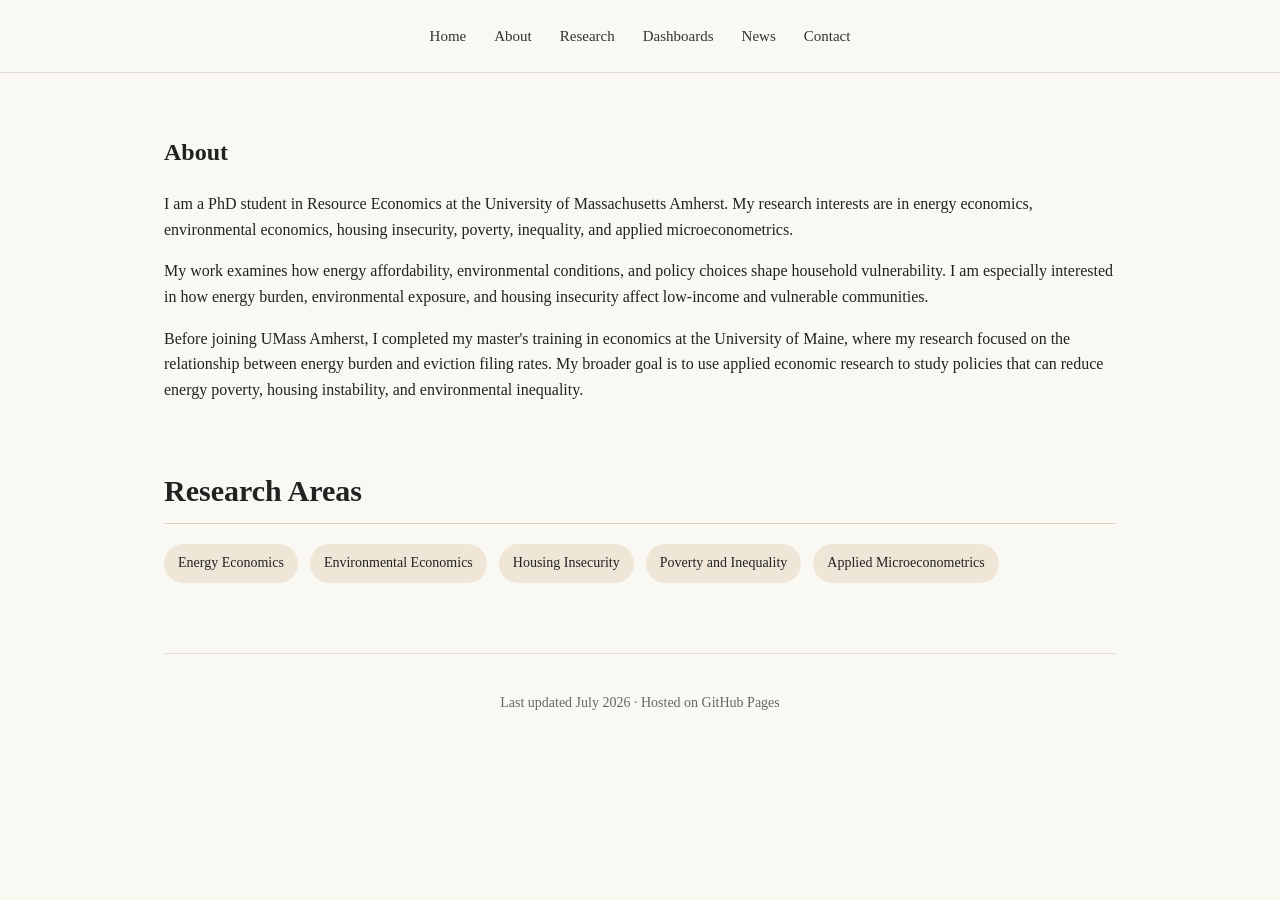
==== about.html @ 367ab5f7 "Create about.html" ====
<!DOCTYPE html>
<html lang="en">
<head>
  <meta charset="UTF-8" />
  <meta name="viewport" content="width=device-width, initial-scale=1.0" />
  <title>About | Oluwafisayo Ajayi</title>
  <link rel="stylesheet" href="style.css" />
</head>
<body>

  <nav>
    <a href="index.html">Home</a>
    <a href="about.html">About</a>
    <a href="research.html">Research</a>
    <a href="dashboards.html">Dashboards</a>
    <a href="news.html">News</a>
    <a href="contact.html">Contact</a>
  </nav>

  <main>
    <section>
      <h1>About</h1>

      <p>
        I am a PhD student in Resource Economics at the University of Massachusetts Amherst.
        My research interests are in energy economics, environmental economics, housing
        insecurity, poverty, inequality, and applied microeconometrics.
      </p>

      <p>
        My work examines how energy affordability, environmental conditions, and policy
        choices shape household vulnerability. I am especially interested in how energy
        burden, environmental exposure, and housing insecurity affect low-income and
        vulnerable communities.
      </p>

      <p>
        Before joining UMass Amherst, I completed my master's training in economics at the
        University of Maine, where my research focused on the relationship between energy
        burden and eviction filing rates. My broader goal is to use applied economic research
        to study policies that can reduce energy poverty, housing instability, and environmental
        inequality.
      </p>
    </section>

    <section>
      <h2>Research Areas</h2>

      <div class="tags">
        <span>Energy Economics</span>
        <span>Environmental Economics</span>
        <span>Housing Insecurity</span>
        <span>Poverty and Inequality</span>
        <span>Applied Microeconometrics</span>
      </div>
    </section>

    <footer>
      <p>Last updated July 2026 · Hosted on GitHub Pages</p>
    </footer>
  </main>

</body>
</html>
---- style.css ----
* {
  box-sizing: border-box;
}

body {
  margin: 0;
  font-family: Georgia, "Times New Roman", serif;
  background: #faf8f3;
  color: #222;
  line-height: 1.6;
}

nav {
  display: flex;
  justify-content: center;
  gap: 28px;
  padding: 24px;
  border-bottom: 1px solid #e4ded2;
  background: #faf8f3;
  position: sticky;
  top: 0;
  z-index: 10;
}

nav a {
  text-decoration: none;
  color: #333;
  font-size: 15px;
}

nav a:hover {
  color: #7a5529;
}

main {
  max-width: 1000px;
  margin: auto;
  padding: 40px 24px;
}

.hero {
  display: flex;
  align-items: center;
  justify-content: space-between;
  gap: 50px;
  margin-bottom: 70px;
}

.hero h1 {
  font-size: 64px;
  line-height: 0.95;
  margin-bottom: 24px;
}

.hero p {
  font-size: 18px;
  max-width: 580px;
}

.profile-img {
  width: 260px;
  height: 260px;
  object-fit: cover;
  border-radius: 50%;
  border: 6px solid #eee4d5;
}

.links {
  margin-top: 20px;
  display: flex;
  flex-wrap: wrap;
  gap: 14px;
}

.links a {
  color: #6b4e2e;
  text-decoration: none;
  font-weight: bold;
  border-bottom: 1px solid transparent;
}

.links a:hover {
  border-bottom: 1px solid #6b4e2e;
}

section {
  margin-bottom: 65px;
}

h2 {
  font-size: 30px;
  border-bottom: 1px solid #ddd2c2;
  padding-bottom: 8px;
  margin-bottom: 20px;
}

h3 {
  margin-bottom: 8px;
}

.tags {
  display: flex;
  flex-wrap: wrap;
  gap: 12px;
}

.tags span {
  background: #efe6d8;
  padding: 8px 14px;
  border-radius: 20px;
  font-size: 14px;
}

.dashboard-grid {
  display: grid;
  grid-template-columns: repeat(2, 1fr);
  gap: 24px;
  margin-top: 24px;
}

.dashboard-card {
  background: #fffdf8;
  border: 1px solid #e4ded2;
  border-radius: 16px;
  padding: 24px;
  box-shadow: 0 4px 12px rgba(0, 0, 0, 0.05);
}

.dashboard-card h3 {
  margin-top: 0;
}

.dashboard-card a {
  display: inline-block;
  margin-top: 12px;
  background: #6b4e2e;
  color: white;
  padding: 10px 16px;
  border-radius: 20px;
  text-decoration: none;
  font-size: 14px;
}

.dashboard-card a:hover {
  background: #4f381f;
}

.embedded-dashboard {
  margin-top: 40px;
}

iframe {
  width: 100%;
  height: 600px;
  border: 1px solid #ddd2c2;
  border-radius: 16px;
  background: white;
}

footer {
  text-align: center;
  font-size: 14px;
  color: #666;
  border-top: 1px solid #e4ded2;
  padding-top: 24px;
  margin-top: 70px;
}

@media (max-width: 700px) {
  nav {
    flex-wrap: wrap;
    gap: 14px;
    padding: 18px;
  }

  .hero {
    flex-direction: column-reverse;
    text-align: center;
  }

  .hero h1 {
    font-size: 46px;
  }

  .links {
    justify-content: center;
  }

  .profile-img {
    width: 210px;
    height: 210px;
  }

  .dashboard-grid {
    grid-template-columns: 1fr;
  }

  iframe {
    height: 500px;
  }
}

.research-card,
.news-card {
  background: #fffdf8;
  border: 1px solid #e4ded2;
  border-radius: 16px;
  padding: 24px;
  margin-bottom: 22px;
  box-shadow: 0 4px 12px rgba(0, 0, 0, 0.05);
}

.research-card h3,
.news-card h3 {
  margin-top: 0;
}

.research-card a,
.news-card a {
  display: inline-block;
  margin-top: 10px;
  background: #6b4e2e;
  color: white;
  padding: 10px 16px;
  border-radius: 20px;
  text-decoration: none;
  font-size: 14px;
}

.research-card a:hover,
.news-card a:hover {
  background: #4f381f;
}
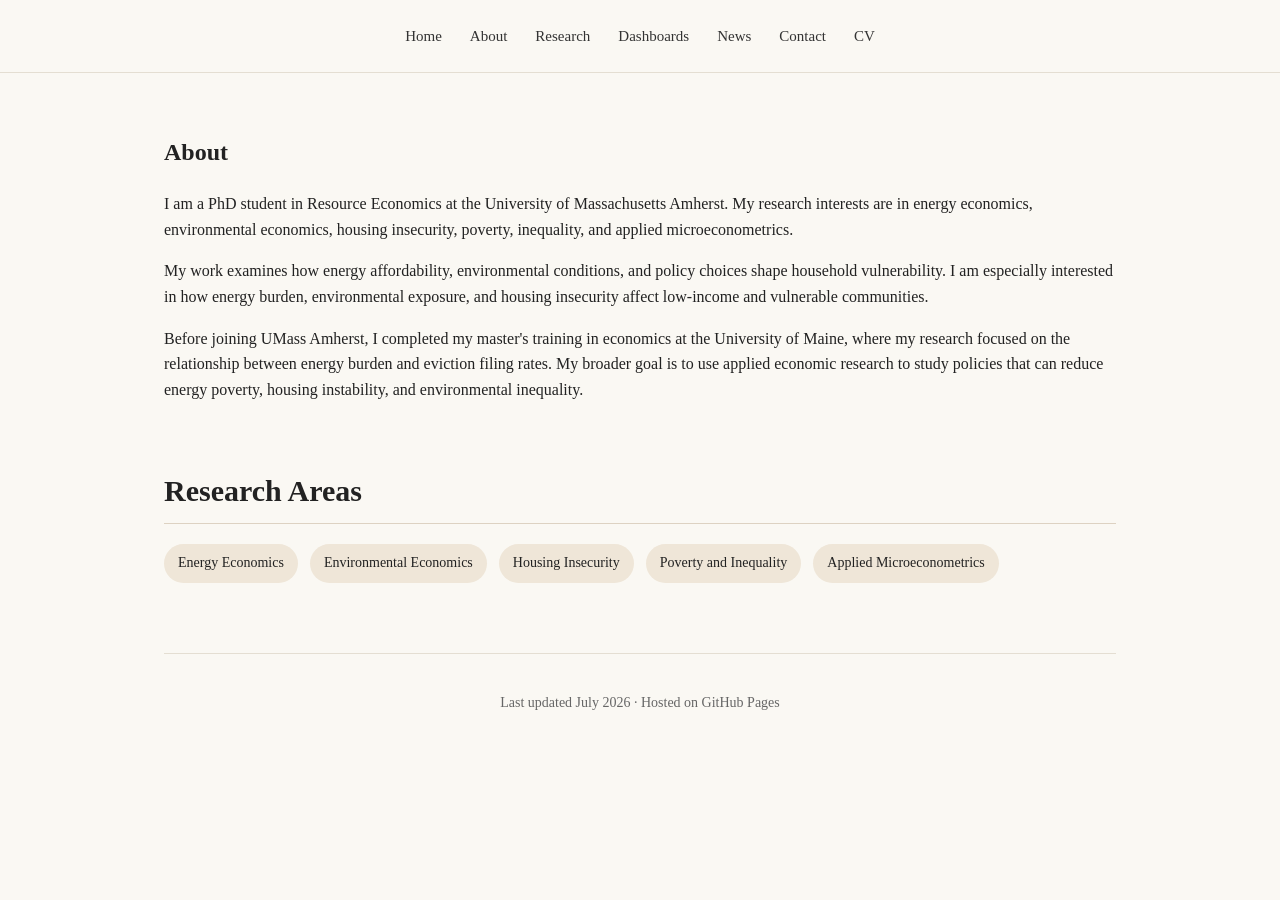
==== commit 03b65a91: "Update about.html" ====
--- a/about.html
+++ b/about.html
@@ -9,13 +9,14 @@
 <body>
 
   <nav>
-    <a href="index.html">Home</a>
-    <a href="about.html">About</a>
-    <a href="research.html">Research</a>
-    <a href="dashboards.html">Dashboards</a>
-    <a href="news.html">News</a>
-    <a href="contact.html">Contact</a>
-  </nav>
+  <a href="index.html">Home</a>
+  <a href="about.html">About</a>
+  <a href="research.html">Research</a>
+  <a href="dashboards.html">Dashboards</a>
+  <a href="news.html">News</a>
+  <a href="contact.html">Contact</a>
+  <a href="cv.pdf" target="_blank" class="cv-nav">CV</a>
+</nav>
 
   <main>
     <section>
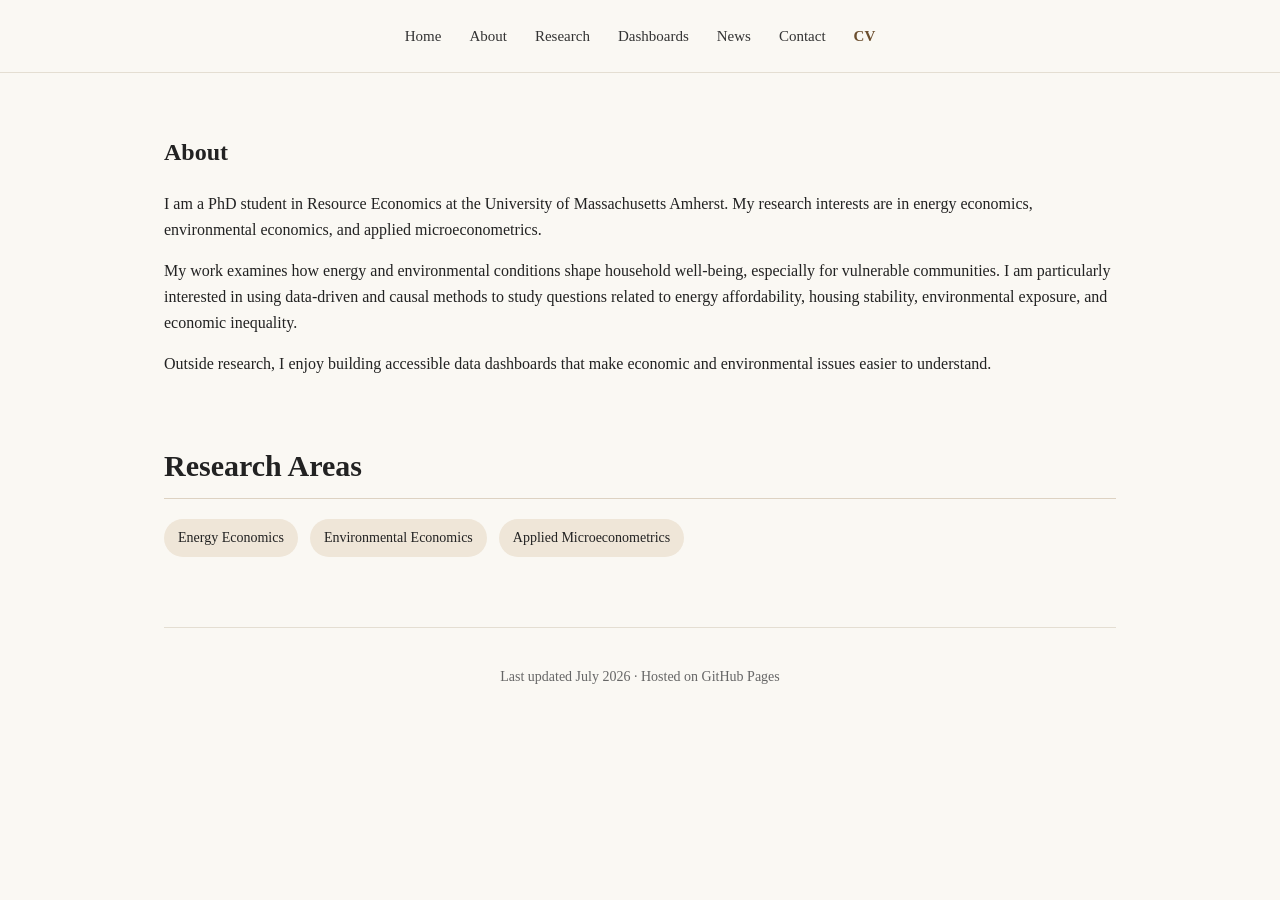
==== commit e33a4c5f: "Update about.html" ====
--- a/about.html
+++ b/about.html
@@ -23,24 +23,15 @@
       <h1>About</h1>
 
       <p>
-        I am a PhD student in Resource Economics at the University of Massachusetts Amherst.
-        My research interests are in energy economics, environmental economics, housing
-        insecurity, poverty, inequality, and applied microeconometrics.
+        I am a PhD student in Resource Economics at the University of Massachusetts Amherst. My research interests are in energy economics, environmental economics, and applied microeconometrics.
       </p>
 
       <p>
-        My work examines how energy affordability, environmental conditions, and policy
-        choices shape household vulnerability. I am especially interested in how energy
-        burden, environmental exposure, and housing insecurity affect low-income and
-        vulnerable communities.
+        My work examines how energy and environmental conditions shape household well-being, especially for vulnerable communities. I am particularly interested in using data-driven and causal methods to study questions related to energy affordability, housing stability, environmental exposure, and economic inequality.
       </p>
 
       <p>
-        Before joining UMass Amherst, I completed my master's training in economics at the
-        University of Maine, where my research focused on the relationship between energy
-        burden and eviction filing rates. My broader goal is to use applied economic research
-        to study policies that can reduce energy poverty, housing instability, and environmental
-        inequality.
+        Outside research, I enjoy building accessible data dashboards that make economic and environmental issues easier to understand.
       </p>
     </section>
 
@@ -50,8 +41,6 @@
       <div class="tags">
         <span>Energy Economics</span>
         <span>Environmental Economics</span>
-        <span>Housing Insecurity</span>
-        <span>Poverty and Inequality</span>
         <span>Applied Microeconometrics</span>
       </div>
     </section>
--- a/style.css
+++ b/style.css
@@ -231,3 +231,25 @@
 .news-card a:hover {
   background: #4f381f;
 }
+.featured-dashboard-home {
+  margin-top: 60px;
+}
+
+.featured-dashboard-home iframe {
+  margin-top: 24px;
+  width: 100%;
+  height: 650px;
+  border: 1px solid #ddd2c2;
+  border-radius: 16px;
+  background: white;
+}
+
+@media (max-width: 700px) {
+  .featured-dashboard-home iframe {
+    height: 520px;
+  }
+}
+.cv-nav {
+  font-weight: bold;
+  color: #6b4e2e;
+}
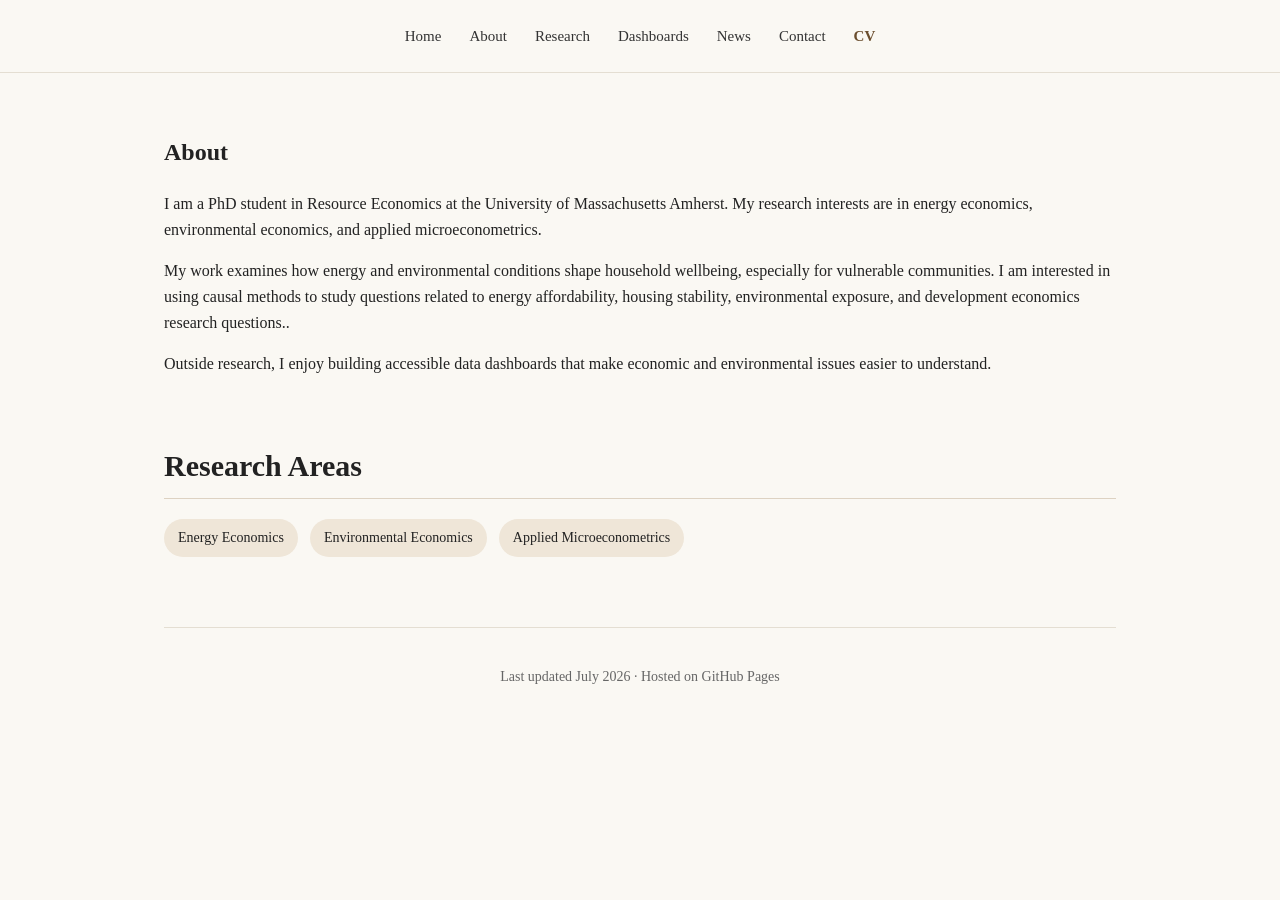
==== commit 529cdc9e: "Update about.html" ====
--- a/about.html
+++ b/about.html
@@ -27,7 +27,7 @@
       </p>
 
       <p>
-        My work examines how energy and environmental conditions shape household well-being, especially for vulnerable communities. I am particularly interested in using data-driven and causal methods to study questions related to energy affordability, housing stability, environmental exposure, and economic inequality.
+        My work examines how energy and environmental conditions shape household wellbeing, especially for vulnerable communities. I am interested in using causal methods to study questions related to energy affordability, housing stability, environmental exposure, and development economics research questions..
       </p>
 
       <p>
--- a/style.css
+++ b/style.css
@@ -253,3 +253,15 @@
   font-weight: bold;
   color: #6b4e2e;
 }
+
+.welcome-text {
+  font-size: 1.3rem;
+  font-weight: 700;
+  margin-bottom: 0.5rem;
+}
+
+.intro-text {
+  font-size: 1rem;
+  line-height: 1.6;
+  max-width: 520px;
+}
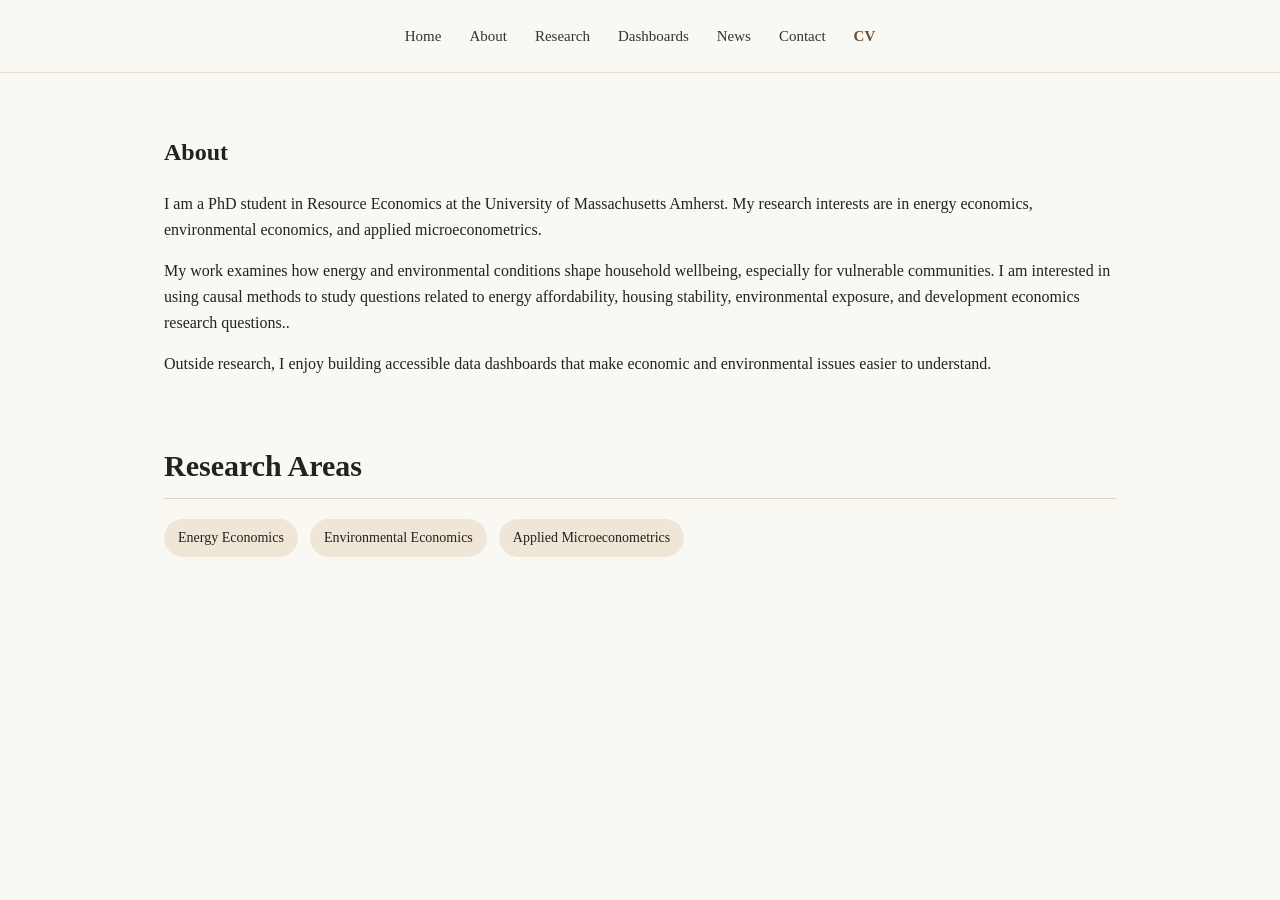
==== commit ade00e92: "Update about.html" ====
--- a/about.html
+++ b/about.html
@@ -44,10 +44,6 @@
         <span>Applied Microeconometrics</span>
       </div>
     </section>
-
-    <footer>
-      <p>Last updated July 2026 · Hosted on GitHub Pages</p>
-    </footer>
   </main>
 
 </body>
--- a/style.css
+++ b/style.css
@@ -231,24 +231,7 @@
 .news-card a:hover {
   background: #4f381f;
 }
-.featured-dashboard-home {
-  margin-top: 60px;
-}
-
-.featured-dashboard-home iframe {
-  margin-top: 24px;
-  width: 100%;
-  height: 650px;
-  border: 1px solid #ddd2c2;
-  border-radius: 16px;
-  background: white;
-}
-
-@media (max-width: 700px) {
-  .featured-dashboard-home iframe {
-    height: 520px;
-  }
-}
+
 .cv-nav {
   font-weight: bold;
   color: #6b4e2e;
@@ -265,3 +248,51 @@
   line-height: 1.6;
   max-width: 520px;
 }
+
+.news-img {
+  width: 100%;
+  max-height: 360px;
+  object-fit: cover;
+  border-radius: 12px;
+  margin-bottom: 1rem;
+}
+.page-header {
+  max-width: 900px;
+  margin: 0 auto 2rem auto;
+}
+
+.page-header h1 {
+  font-size: 38px;
+  margin-bottom: 12px;
+}
+
+.page-header p {
+  font-size: 17px;
+  line-height: 1.7;
+}
+
+.abstract-box {
+  margin-top: 16px;
+  margin-bottom: 16px;
+  border: 1px solid #e4ded2;
+  border-radius: 14px;
+  background: #faf8f3;
+  padding: 14px 18px;
+}
+
+.abstract-box summary {
+  cursor: pointer;
+  font-weight: bold;
+  color: #6b4e2e;
+  font-size: 15px;
+}
+
+.abstract-box summary:hover {
+  color: #4f381f;
+}
+
+.abstract-box p {
+  margin-top: 14px;
+  line-height: 1.7;
+  font-size: 15.5px;
+}
